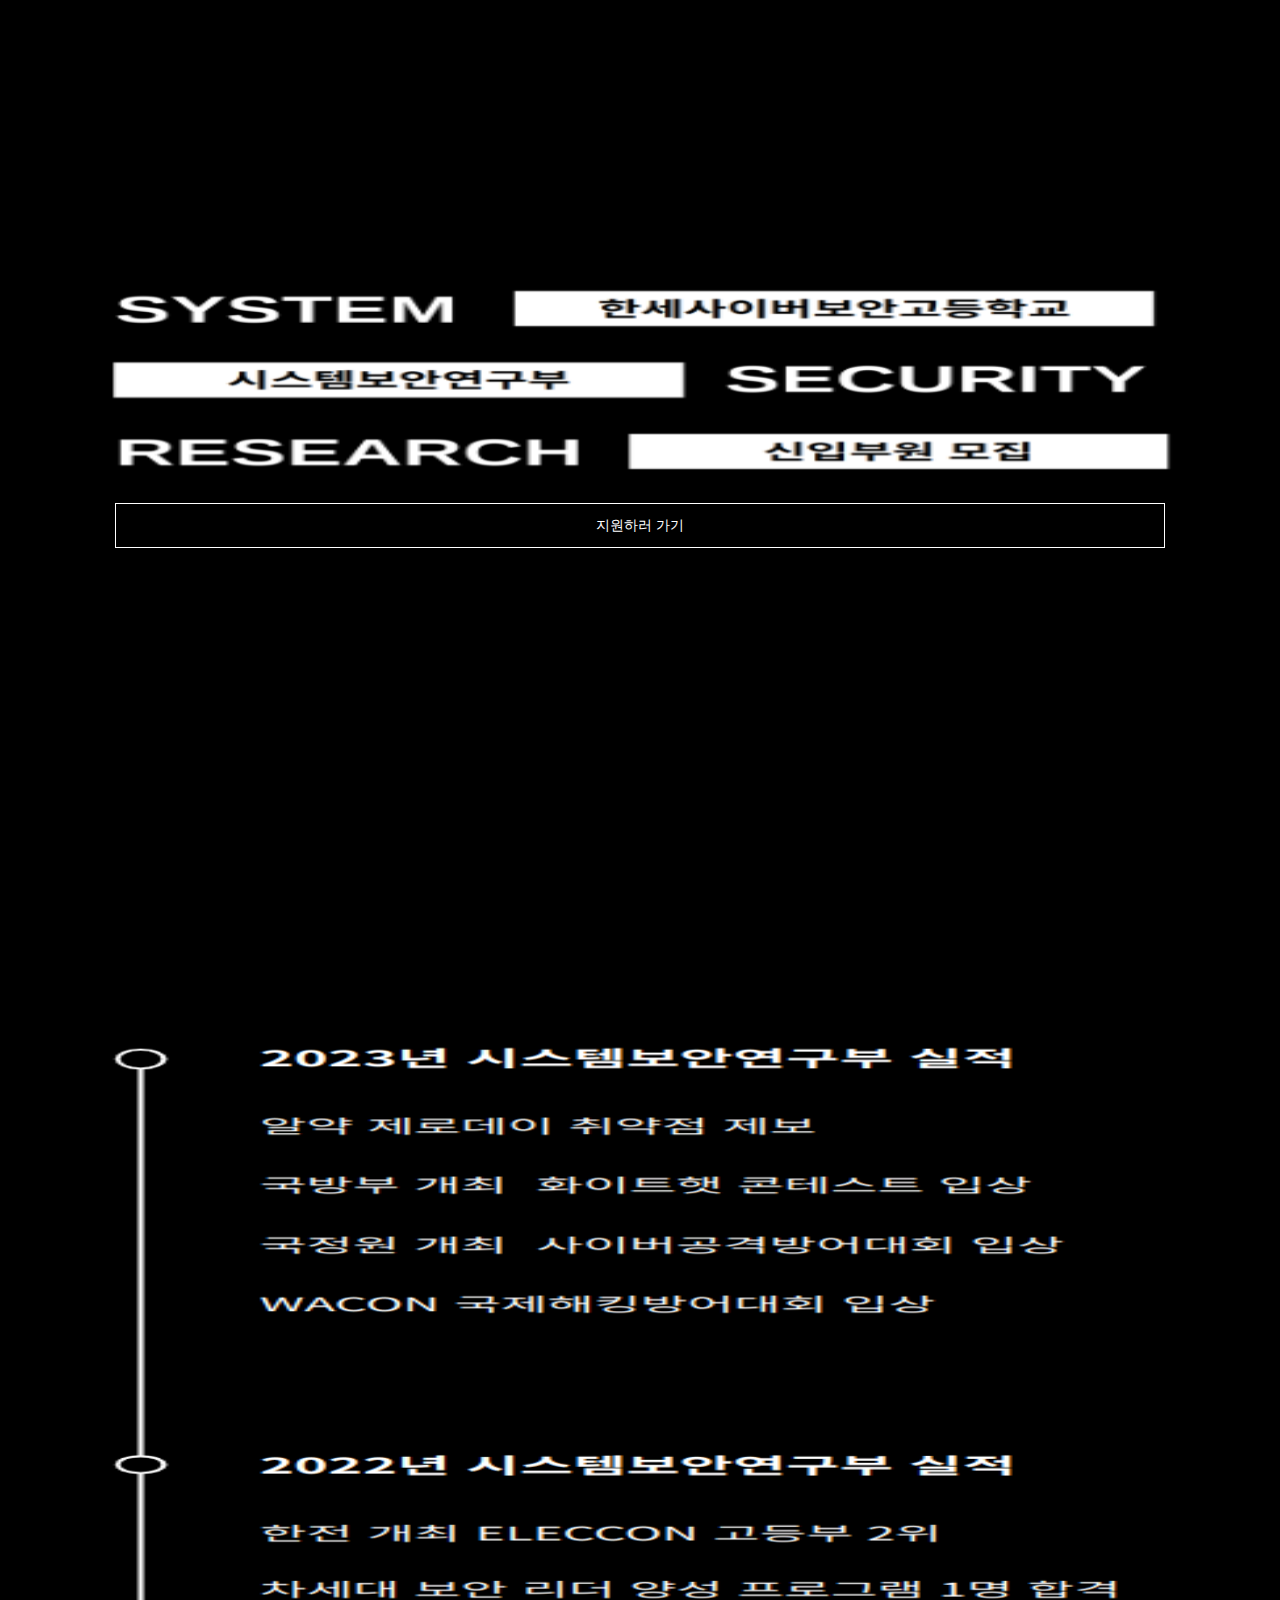
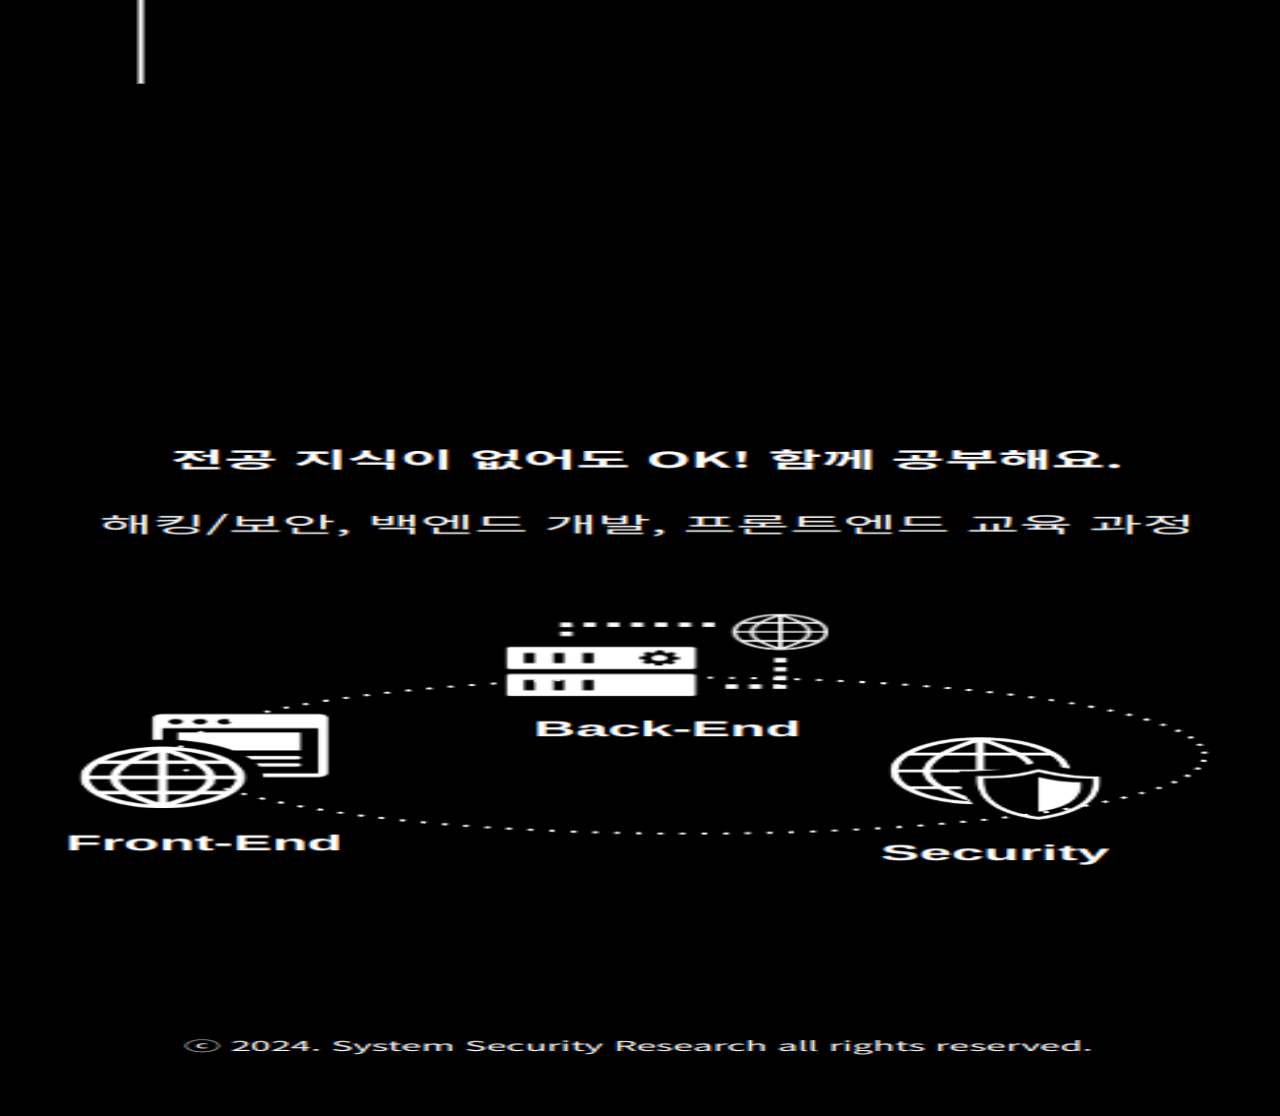
==== m/index.html @ 0903e381 "Add: /m path (Mobile)" ====
<!DOCTYPE html>
<html lang="en">
    <head>
        <meta charset="utf-8">
        <title>SSR</title>

        <link rel="icon" type="image/png" href="/favicon-32x32.png" sizes="32x32" />
        <link rel="icon" type="image/png" href="/favicon-16x16.png" sizes="16x16" />

        <link href="/static/css/mobile.css" type="text/css" rel="stylesheet" />
    </head>
    <body>
        <div id="main">
            <div id="p0" class="page">
                <button id="go" onclick="window.location.href = 'https://answer.moaform.com/answers/MeGZg6'">지원하러 가기</button>
            </div>
            <div id="p1" class="page"></div>
            <div id="p2" class="page"></div>
        </div>
    </body>
</html>
---- static/css/mobile.css ----
body {
    background-image: url("/static/img/mobile/0.png");    
    background-image: url("/static/img/mobile/1.png");
    background-image: url("/static/img/mobile/2.png");

    background-color: black;
    background-size: 100% 100%;
    background-repeat: no-repeat;

    font-family: Arial, Dotum, "돋움";

    margin-left: 0;
    margin-right: 0;
}

#main {
}

.page {
    background-size: 100% 100%;
    background-repeat: no-repeat;

    margin: 0;

    width: 100vw;
    height: 100vh;
}

#p0 {
    background-image: url("/static/img/mobile/0.png");
}

#p1 {
    background-image: url("/static/img/mobile/1.png");
}

#p2 {
    background-image: url("/static/img/mobile/2.png");
}

#go {
    margin-top: 55vh;
    margin-bottom: 0vh;
    margin-left: 9vw;

    height: 5vh;
    width: 82vw;

    border: 0.2vh solid white;
    outline:none;
    box-shadow:none;
    background-color: transparent;

    color: white;
    font-size: 1.5vh;
}
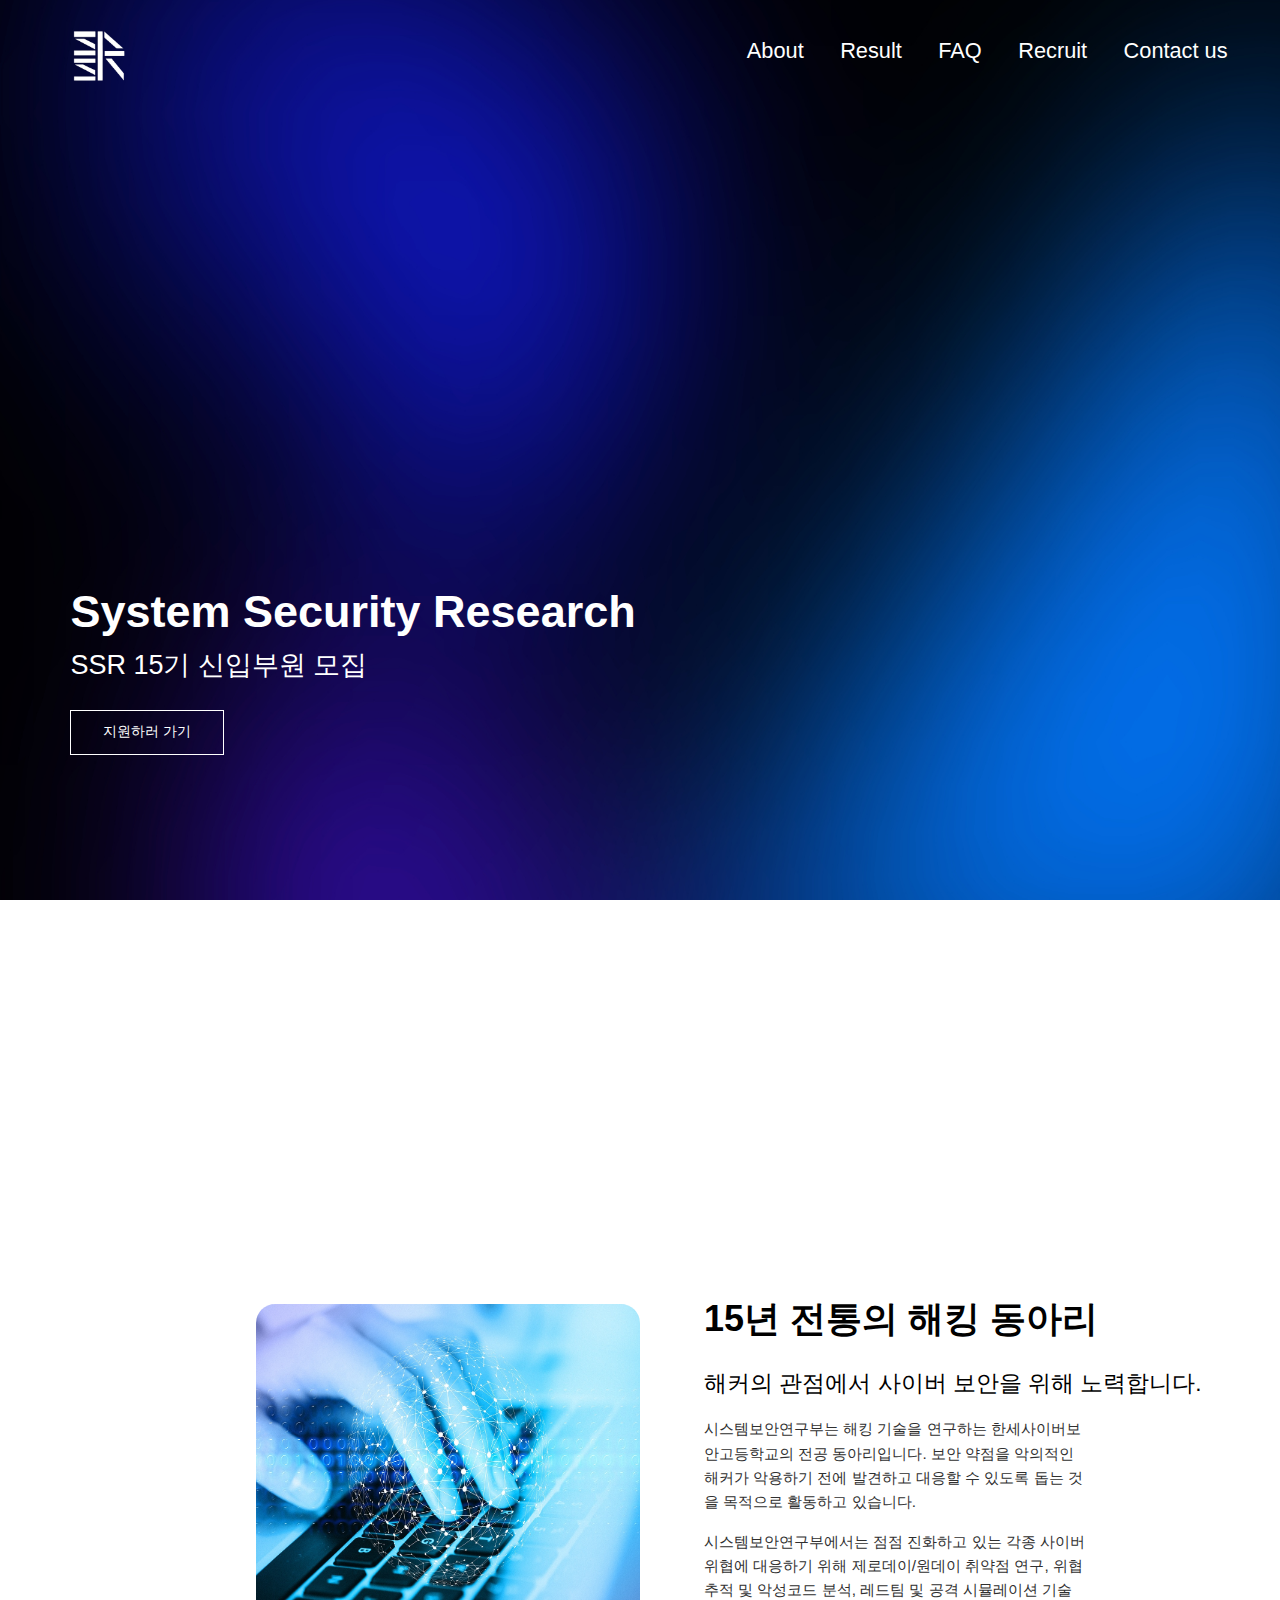
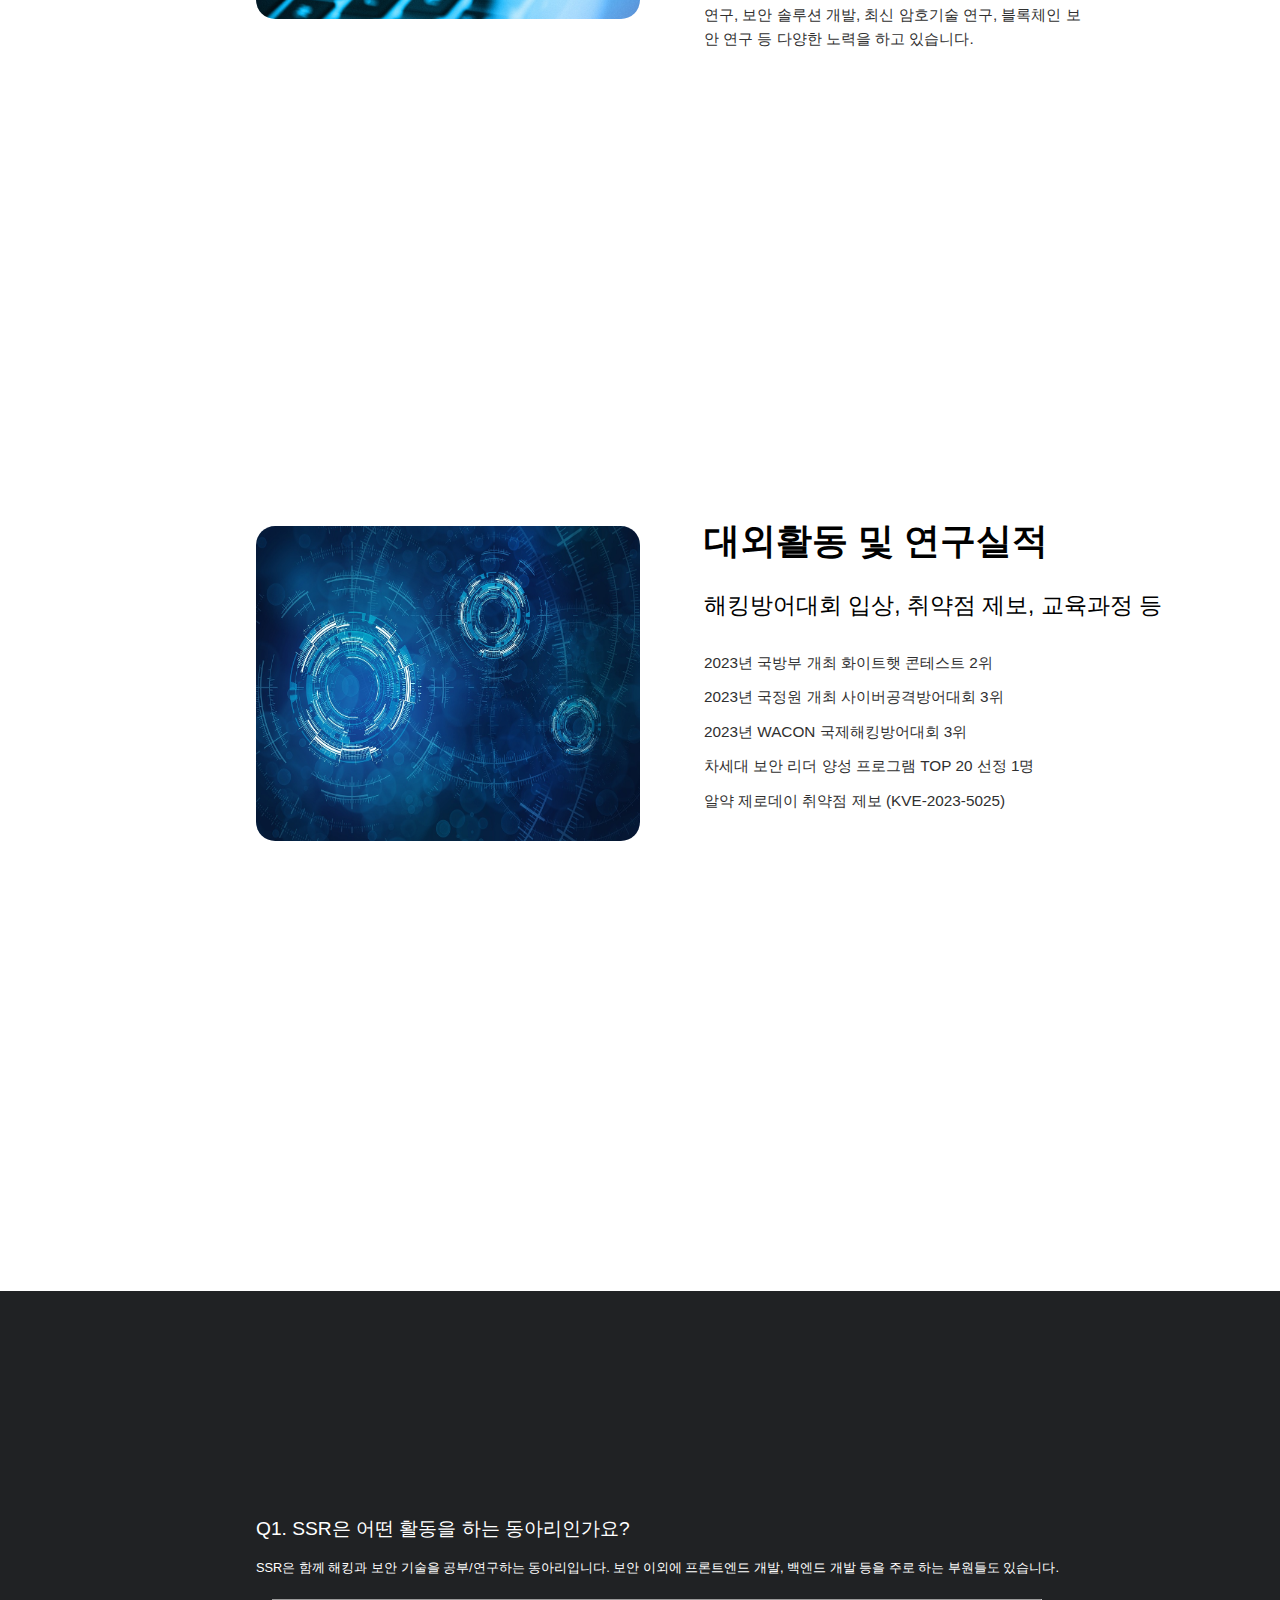
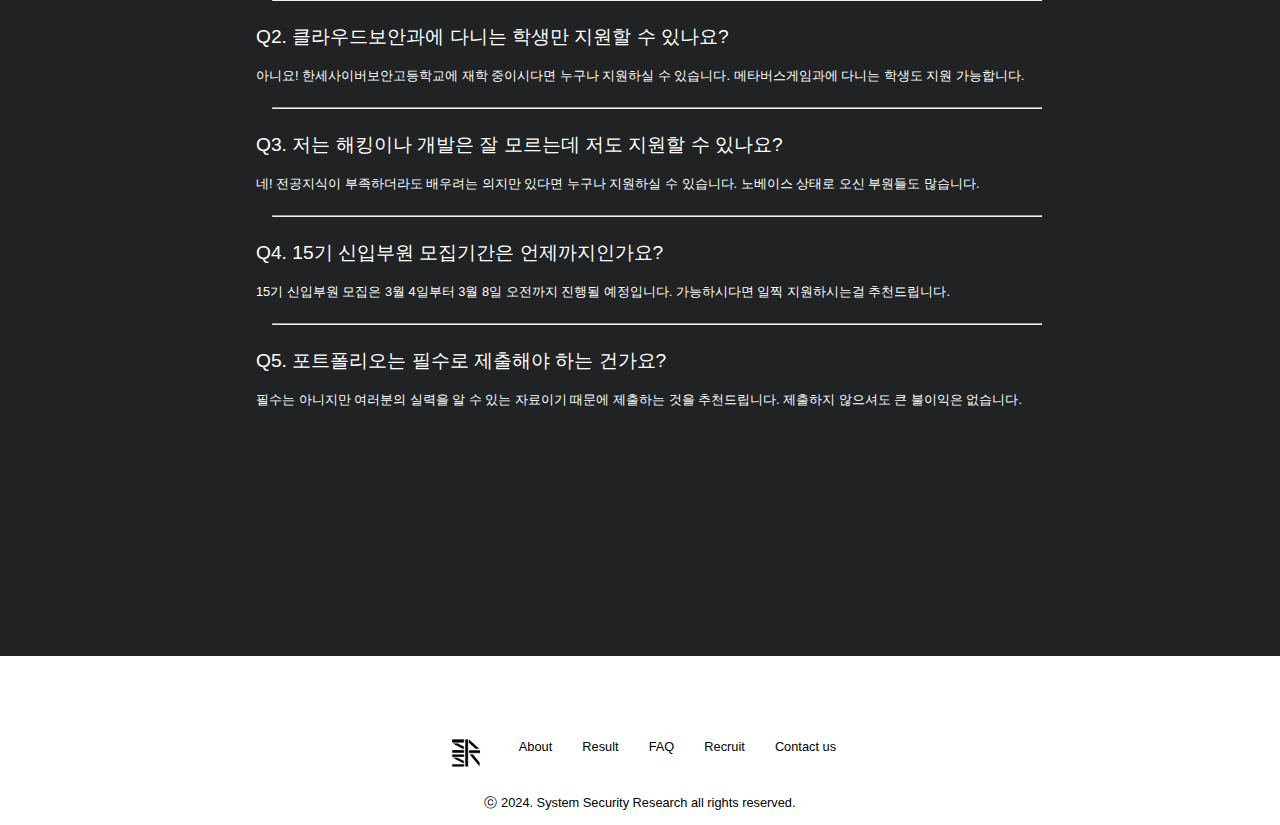
==== commit ec104541: "Add: Responsive web" ====
--- a/m/index.html
+++ b/m/index.html
@@ -8,6 +8,8 @@
         <link rel="icon" type="image/png" href="/favicon-16x16.png" sizes="16x16" />
 
         <link href="/static/css/mobile.css" type="text/css" rel="stylesheet" />
+    
+        <script src="/static/js/desktop-check.js"></script>
     </head>
     <body>
         <div id="main">
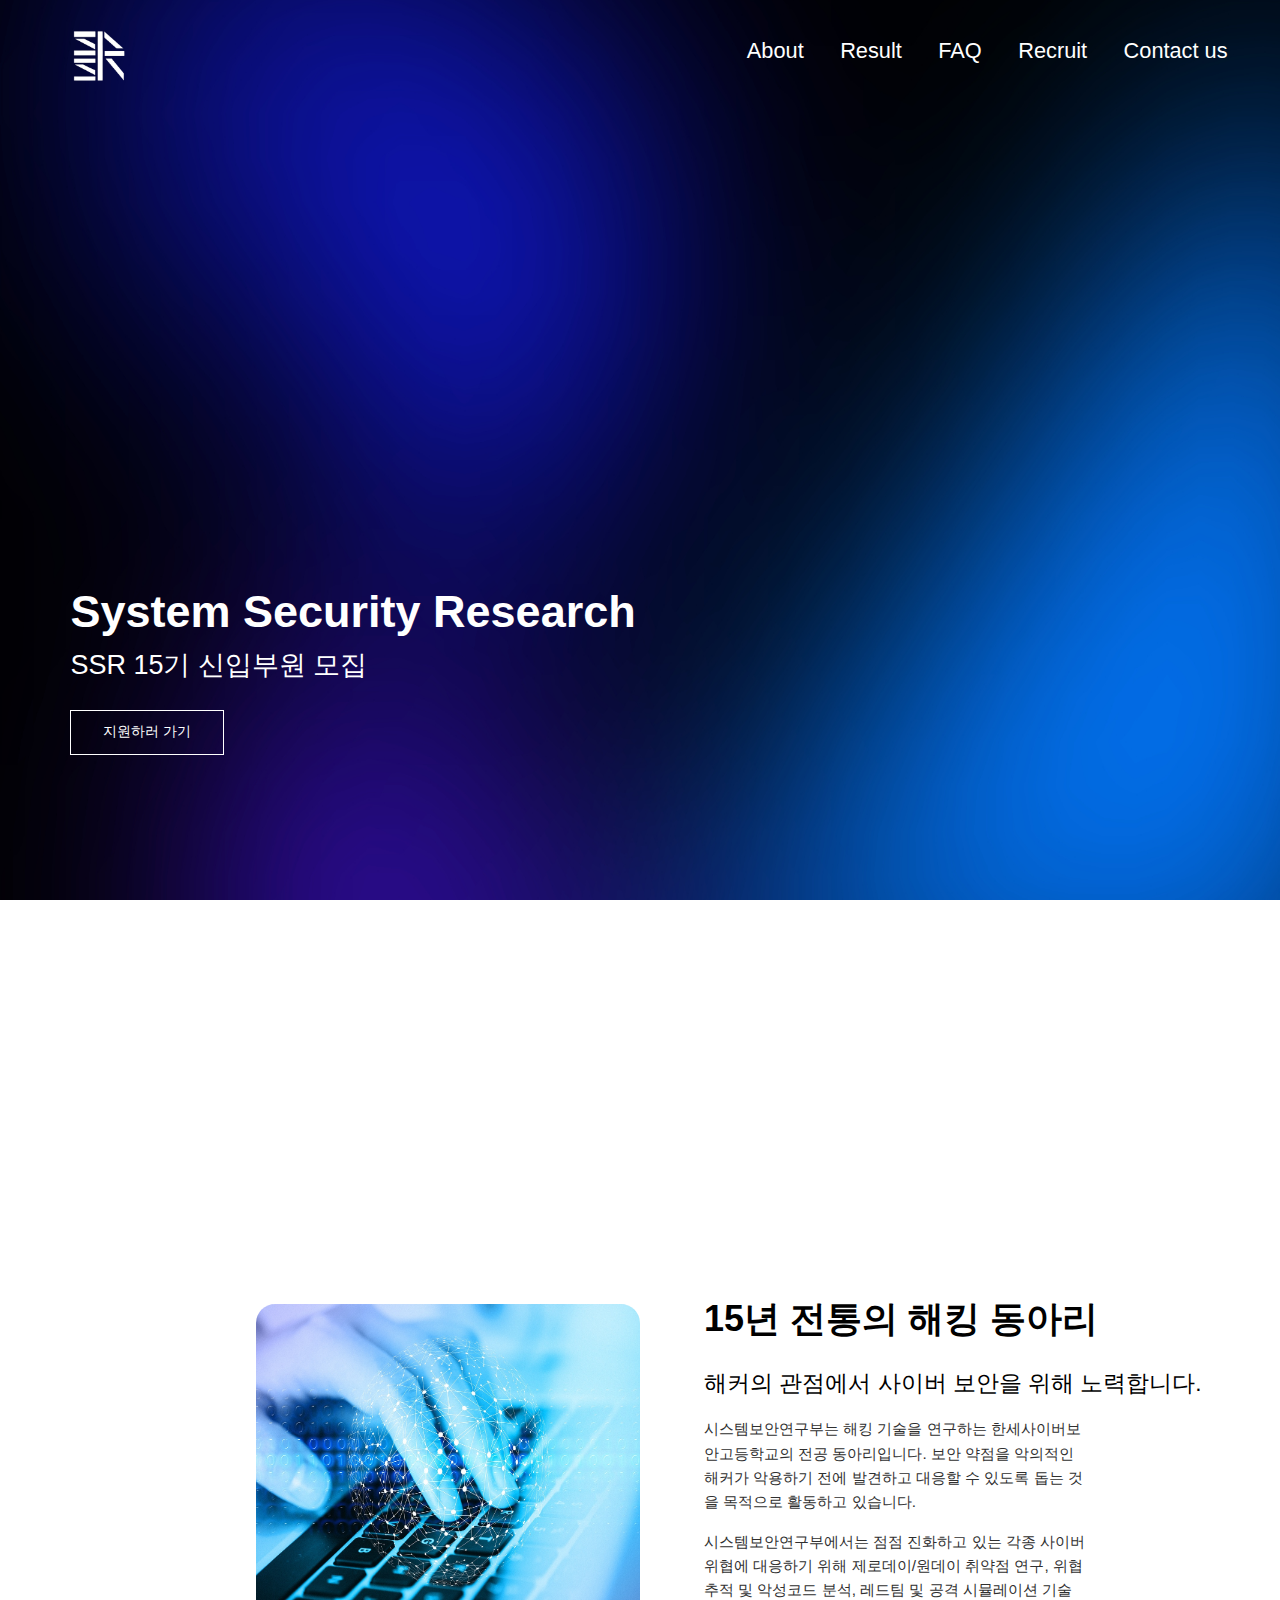
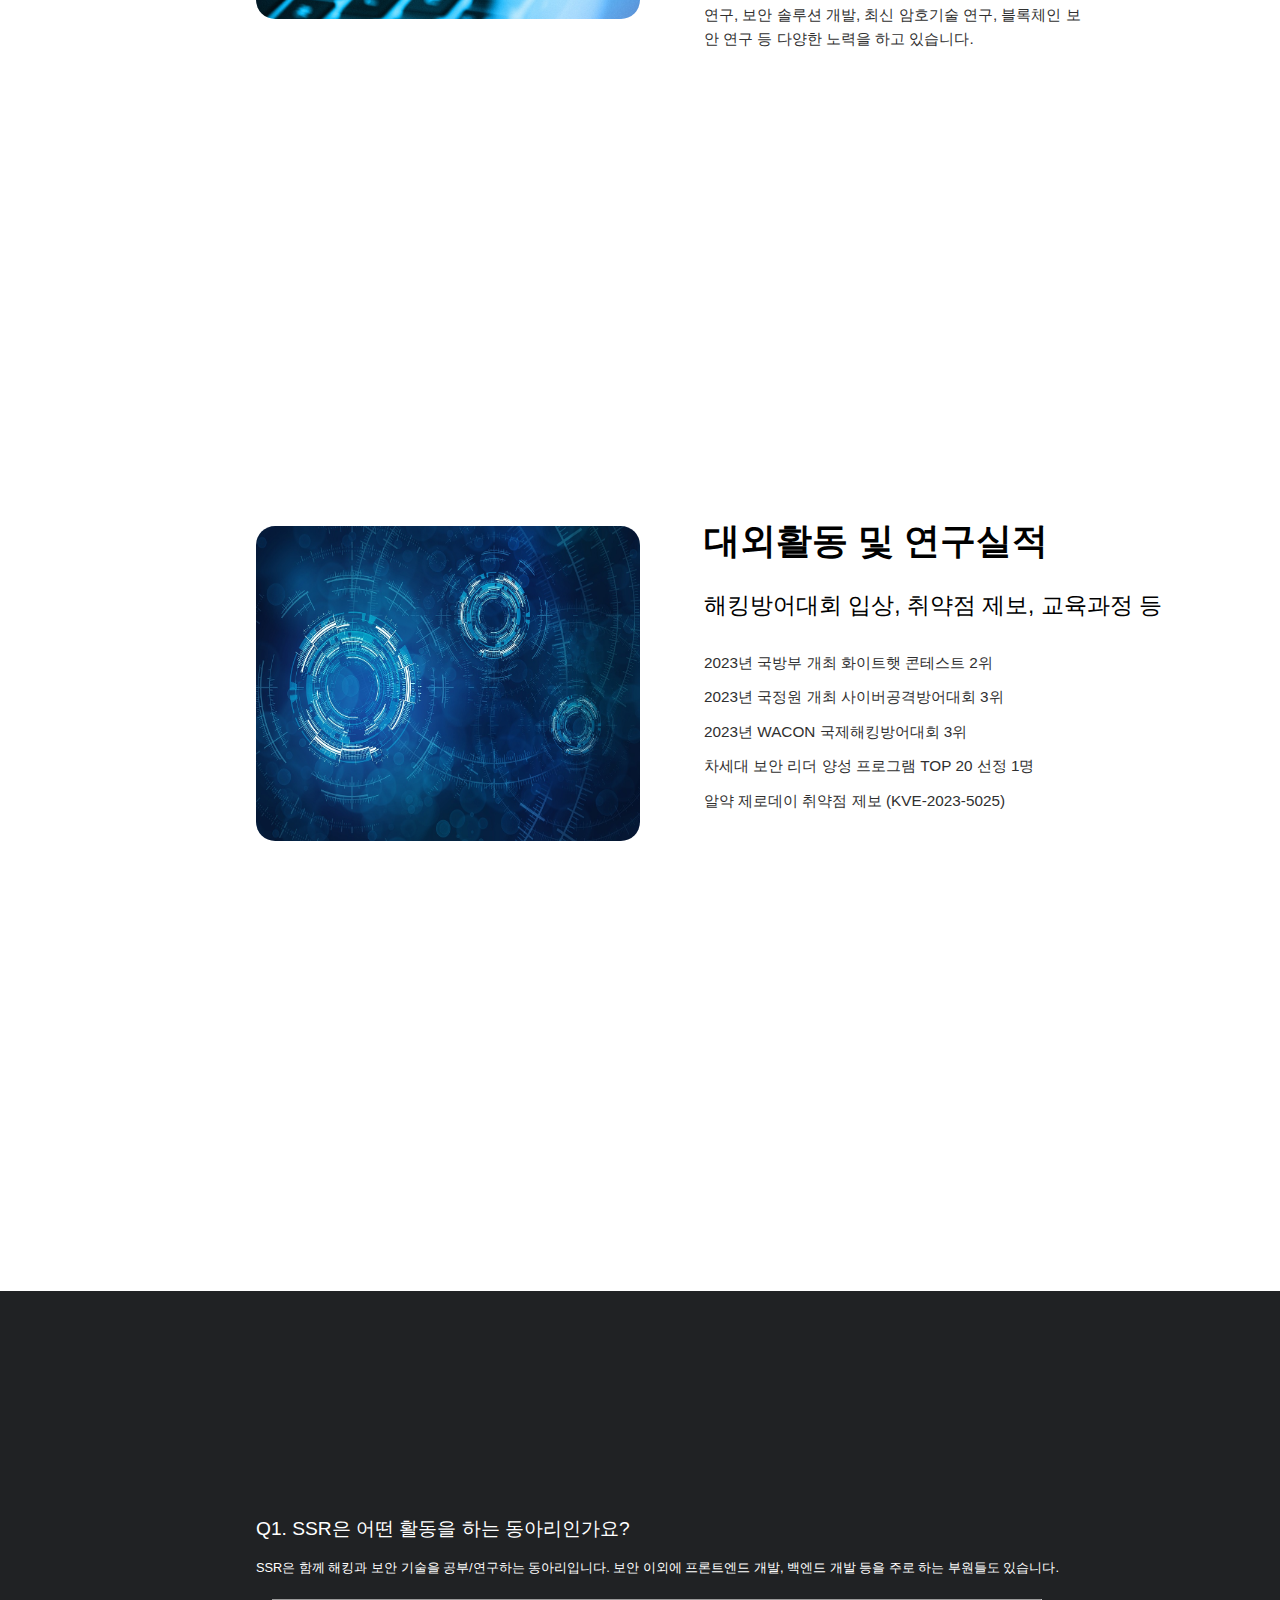
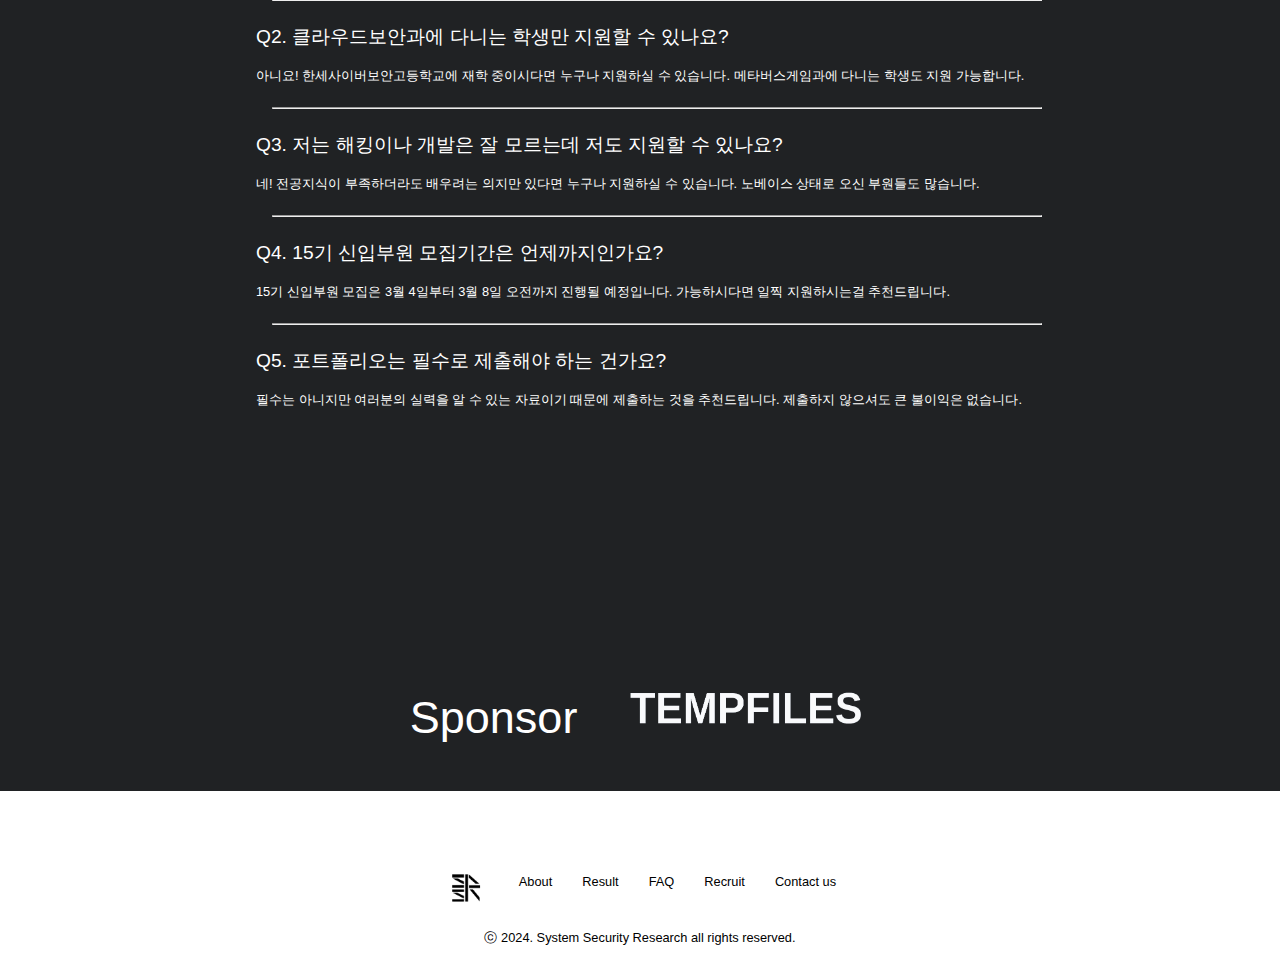
==== commit e5d9e57f: "Update: Sponsor" ====
--- a/m/index.html
+++ b/m/index.html
@@ -17,7 +17,11 @@
                 <button id="go" onclick="window.location.href = 'https://answer.moaform.com/answers/MeGZg6'">지원하러 가기</button>
             </div>
             <div id="p1" class="page"></div>
-            <div id="p2" class="page"></div>
+            <div id="p2" class="page">
+                <div id="sponsor">
+                    <a href="https://tmpf.me"><img id="tmpf" height="60" width="360" src="/static/img/sponsor/tmpf.png" /></a>
+                </div>
+            </div>
         </div>
     </body>
 </html>
--- a/static/css/mobile.css
+++ b/static/css/mobile.css
@@ -1,8 +1,4 @@
 body {
-    background-image: url("/static/img/mobile/0.png");    
-    background-image: url("/static/img/mobile/1.png");
-    background-image: url("/static/img/mobile/2.png");
-
     background-color: black;
     background-size: 100% 100%;
     background-repeat: no-repeat;
@@ -27,24 +23,24 @@
 }
 
 #p0 {
-    background-image: url("/static/img/mobile/0.png");
+    background-image: url("/static/img/mobile/0.jpg");
 }
 
 #p1 {
-    background-image: url("/static/img/mobile/1.png");
+    background-image: url("/static/img/mobile/1.jpg");
 }
 
 #p2 {
-    background-image: url("/static/img/mobile/2.png");
+    background-image: url("/static/img/mobile/2.jpg");
 }
 
 #go {
-    margin-top: 55vh;
+    margin-top: 52vh;
     margin-bottom: 0vh;
-    margin-left: 9vw;
+    margin-left: 12vw;
 
     height: 5vh;
-    width: 82vw;
+    width: 76vw;
 
     border: 0.2vh solid white;
     outline:none;
@@ -54,3 +50,11 @@
     color: white;
     font-size: 1.5vh;
 }
+
+#sponsor {
+    text-align: center;
+}
+
+#tmpf {
+    margin-top: 87vh;
+}
